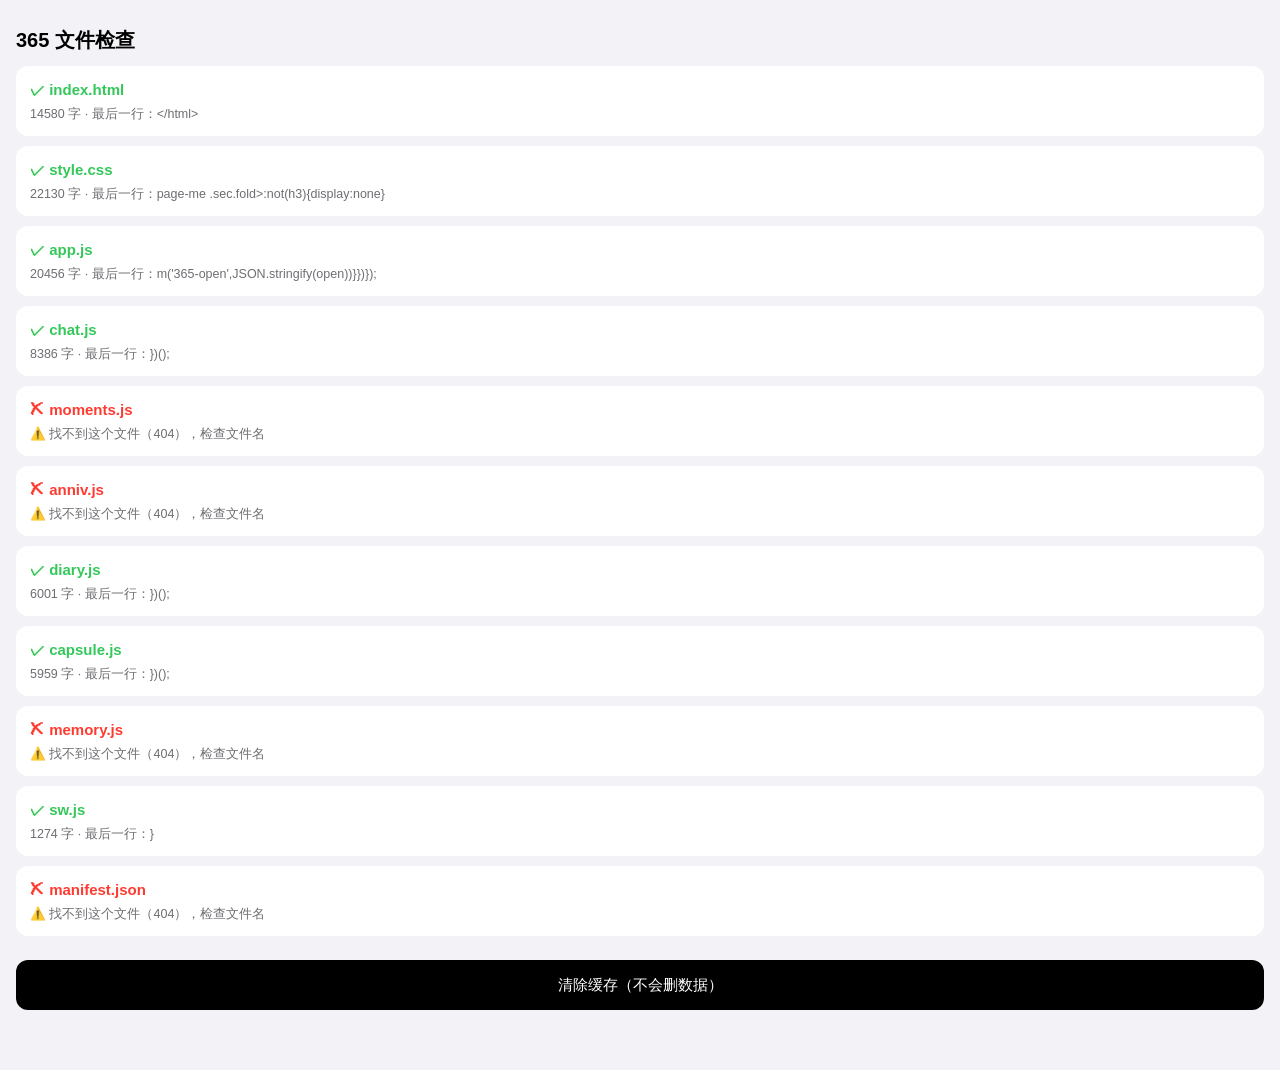
==== check.html @ f2645bee "Create check.html" ====
<!DOCTYPE html>
<html lang="zh-CN">
<head>
<meta charset="UTF-8">
<meta name="viewport" content="width=device-width,initial-scale=1">
<title>365 检查</title>
<style>
body{font:15px/1.6 -apple-system,'PingFang SC',sans-serif;padding:24px 16px 60px;background:#F2F2F7;color:#000;margin:0}
h1{font-size:20px;margin:0 0 10px}
.r{background:#fff;border-radius:12px;padding:12px 14px;margin:10px 0}
.ok{color:#34C759}.bad{color:#FF3B30}
small{color:#6e6e73;word-break:break-all;display:block;margin-top:2px}
button{font:inherit;padding:13px;border:0;border-radius:12px;background:#000;color:#fff;margin-top:14px;width:100%}
</style>
</head>
<body>
<h1>365 文件检查</h1>
<div id="out">检查中…</div>
<button id="clr">清除缓存（不会删数据）</button>
<script>
const FILES=['index.html','style.css','app.js','chat.js','moments.js','anniv.js','diary.js','capsule.js','memory.js','sw.js','manifest.json'];
const IDS=['anAdd','anModal','anSave','anList','postBtn','momText','feed','dyAdd','dyModal','tcAdd','mmAdd','mmModal','tabbar','replyBar','picker'];
const esc=s=>String(s).replace(/[&<>]/g,c=>({'&':'&amp;','<':'&lt;','>':'&gt;'}[c]));
function row(f,ok,msg){return `<div class="r"><b class="${ok?'ok':'bad'}">${ok?'✓':'✗'} ${f}</b>${msg.map(m=>`<small>${esc(m)}</small>`).join('')}</div>`}
(async()=>{
  let h='';
  for(const f of FILES){
    let ok=true;const msg=[];
    try{
      const r=await fetch(f+'?t='+Date.now(),{cache:'no-store'});
      if(!r.ok){h+=row(f,false,['⚠️ 找不到这个文件（'+r.status+'），检查文件名']);continue}
      const s=await r.text();
      msg.push(s.length+' 字 · 最后一行：'+s.trim().split('\n').pop().trim().slice(-40));
      if(f.endsWith('.js')){
        if(!s.slice(0,150).includes(f)){ok=false;msg.push('⚠️ 开头不是 '+f+' 的代码，可能粘错文件了')}
        try{new Function(s)}catch(e){ok=false;msg.push('⚠️ 代码不完整或有错：'+e.message)}
      }
      if(f==='app.js'){
        const n=(s.match(/function chatSystem/g)||[]).length;
        if(n!==1){ok=false;msg.push('⚠️ chatSystem 出现了 '+n+' 次（应该是 1 次）')}
        if(!s.includes('personaText')){ok=false;msg.push('⚠️ 记忆那一步没改')}
      }
      if(f==='index.html'){
        if(!s.trim().endsWith('</html>')){ok=false;msg.push('⚠️ 结尾不是 </html>，被截断了')}
        const miss=IDS.filter(id=>!s.includes('id="'+id+'"'));
        if(miss.length){ok=false;msg.push('⚠️ 缺少：'+miss.join('、'))}
        const sc=['app','chat','moments','anniv','diary','capsule','memory'].filter(n=>!s.includes('src="'+n+'.js"'));
        if(sc.length){ok=false;msg.push('⚠️ 没有加载：'+sc.map(n=>n+'.js').join('、'))}
      }
      if(f==='style.css'){
        const a=(s.match(/{/g)||[]).length,b=(s.match(/}/g)||[]).length;
        if(a!==b){ok=false;msg.push(`⚠️ 括号对不上（{ ${a} 个，} ${b} 个），中间可能被截断了`)}
        for(const k of ['.modal{','.mbox{','#sheet{','.an-card{','.post{','.composer{'])if(!s.includes(k)){ok=false;msg.push('⚠️ 缺少样式 '+k)}
      }
      if(f==='manifest.json'){try{JSON.parse(s)}catch(e){ok=false;msg.push('⚠️ 格式不对')}}
    }catch(e){ok=false;msg.push('读取失败：'+e.message)}
    h+=row(f,ok,msg);
  }
  out.innerHTML=h;
})();
document.getElementById('clr').onclick=async()=>{
  try{
    const regs=navigator.serviceWorker?await navigator.serviceWorker.getRegistrations():[];
    for(const r of regs)await r.unregister();
    if(window.caches)for(const k of await caches.keys())await caches.delete(k);
    alert('缓存清好了，数据没有动');
  }catch(e){alert('清除失败：'+e.message)}
};
</script>
</body>
</html>
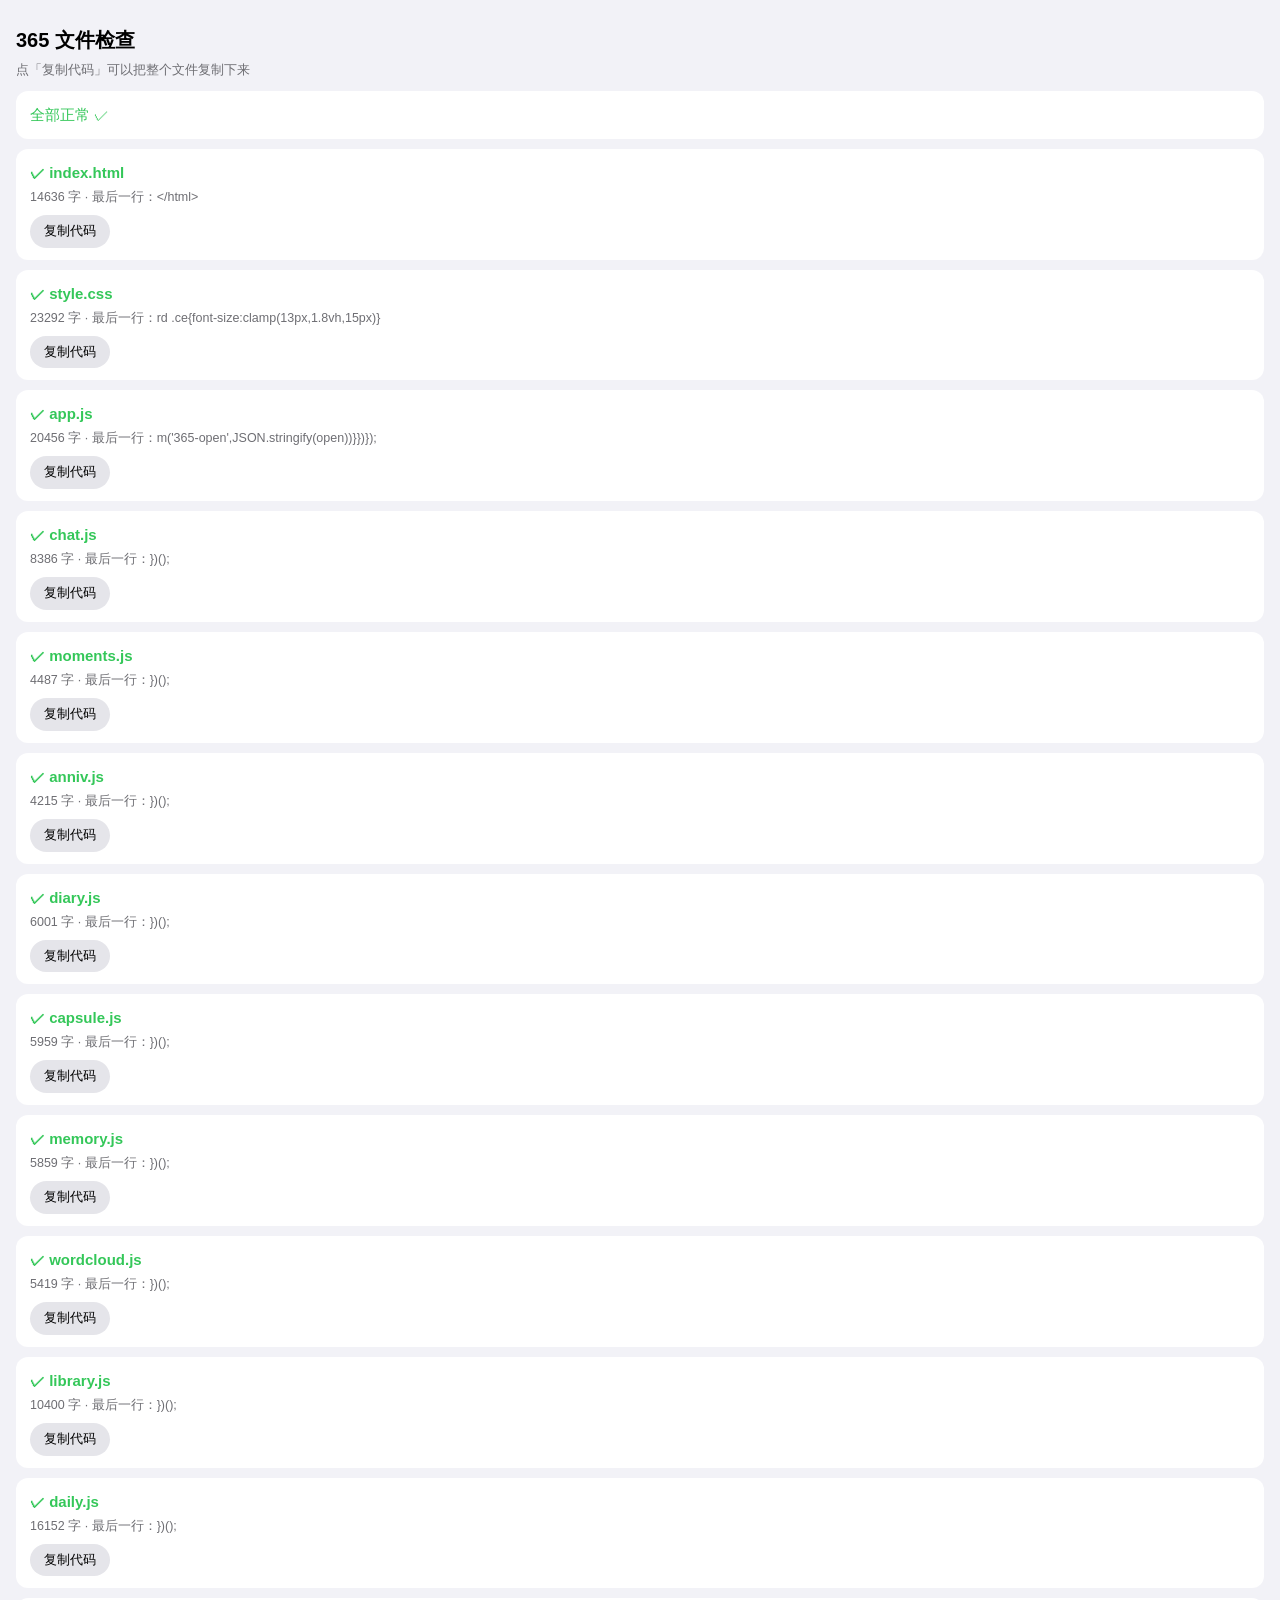
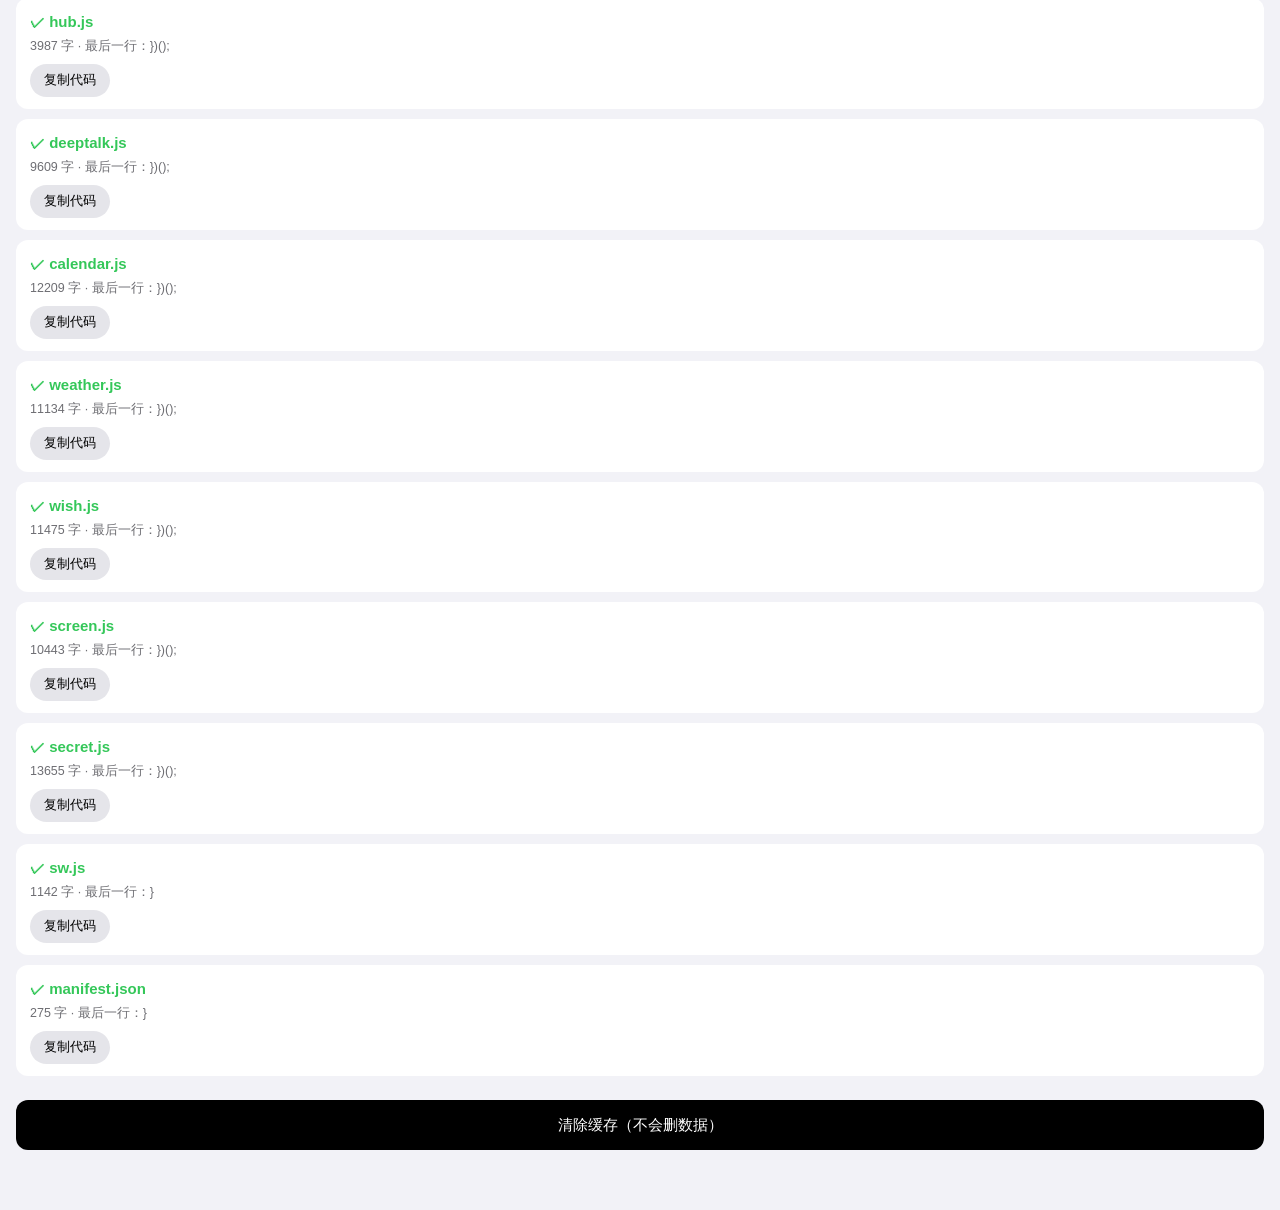
==== commit 663b5be5: "Update check.html" ====
--- a/check.html
+++ b/check.html
@@ -6,58 +6,64 @@
 <title>365 检查</title>
 <style>
 body{font:15px/1.6 -apple-system,'PingFang SC',sans-serif;padding:24px 16px 60px;background:#F2F2F7;color:#000;margin:0}
-h1{font-size:20px;margin:0 0 10px}
+h1{font-size:20px;margin:0 0 4px}
+.tip{color:#6e6e73;font-size:13px;margin:0 0 10px}
 .r{background:#fff;border-radius:12px;padding:12px 14px;margin:10px 0}
 .ok{color:#34C759}.bad{color:#FF3B30}
 small{color:#6e6e73;word-break:break-all;display:block;margin-top:2px}
-button{font:inherit;padding:13px;border:0;border-radius:12px;background:#000;color:#fff;margin-top:14px;width:100%}
+.cp{font:inherit;font-size:13px;margin-top:8px;padding:6px 14px;border:0;border-radius:99px;background:#E5E5EA;color:#000}
+#clr{font:inherit;padding:13px;border:0;border-radius:12px;background:#000;color:#fff;margin-top:14px;width:100%}
 </style>
 </head>
 <body>
 <h1>365 文件检查</h1>
+<p class="tip">点「复制代码」可以把整个文件复制下来</p>
 <div id="out">检查中…</div>
 <button id="clr">清除缓存（不会删数据）</button>
 <script>
-const FILES=['index.html','style.css','app.js','chat.js','moments.js','anniv.js','diary.js','capsule.js','memory.js','sw.js','manifest.json'];
-const IDS=['anAdd','anModal','anSave','anList','postBtn','momText','feed','dyAdd','dyModal','tcAdd','mmAdd','mmModal','tabbar','replyBar','picker'];
+const JS=['app','chat','moments','anniv','diary','capsule','memory','wordcloud','library','daily','hub','deeptalk','calendar','weather','wish','screen','secret'];
+const FILES=['index.html','style.css',...JS.map(n=>n+'.js'),'sw.js','manifest.json'];
+const IDS=['anAdd','anModal','postBtn','feed','dyAdd','tcAdd','mmAdd','tabbar','replyBar','picker','importFile','since','page-library'];
+const TEXT={};
 const esc=s=>String(s).replace(/[&<>]/g,c=>({'&':'&amp;','<':'&lt;','>':'&gt;'}[c]));
-function row(f,ok,msg){return `<div class="r"><b class="${ok?'ok':'bad'}">${ok?'✓':'✗'} ${f}</b>${msg.map(m=>`<small>${esc(m)}</small>`).join('')}</div>`}
+function row(f,ok,msg,has){return `<div class="r"><b class="${ok?'ok':'bad'}">${ok?'✓':'✗'} ${f}</b>${msg.map(m=>`<small>${esc(m)}</small>`).join('')}${has?`<button class="cp" data-f="${f}">复制代码</button>`:''}</div>`}
 (async()=>{
-  let h='';
+  let h='',bad=0;
   for(const f of FILES){
-    let ok=true;const msg=[];
+    let ok=true,has=false;const msg=[];
     try{
       const r=await fetch(f+'?t='+Date.now(),{cache:'no-store'});
-      if(!r.ok){h+=row(f,false,['⚠️ 找不到这个文件（'+r.status+'），检查文件名']);continue}
-      const s=await r.text();
+      if(!r.ok){bad++;h+=row(f,false,['⚠️ 找不到这个文件（'+r.status+'），检查文件名'],false);continue}
+      const s=await r.text();TEXT[f]=s;has=true;
       msg.push(s.length+' 字 · 最后一行：'+s.trim().split('\n').pop().trim().slice(-40));
       if(f.endsWith('.js')){
         if(!s.slice(0,150).includes(f)){ok=false;msg.push('⚠️ 开头不是 '+f+' 的代码，可能粘错文件了')}
         try{new Function(s)}catch(e){ok=false;msg.push('⚠️ 代码不完整或有错：'+e.message)}
       }
-      if(f==='app.js'){
-        const n=(s.match(/function chatSystem/g)||[]).length;
-        if(n!==1){ok=false;msg.push('⚠️ chatSystem 出现了 '+n+' 次（应该是 1 次）')}
-        if(!s.includes('personaText')){ok=false;msg.push('⚠️ 记忆那一步没改')}
-      }
       if(f==='index.html'){
         if(!s.trim().endsWith('</html>')){ok=false;msg.push('⚠️ 结尾不是 </html>，被截断了')}
         const miss=IDS.filter(id=>!s.includes('id="'+id+'"'));
         if(miss.length){ok=false;msg.push('⚠️ 缺少：'+miss.join('、'))}
-        const sc=['app','chat','moments','anniv','diary','capsule','memory'].filter(n=>!s.includes('src="'+n+'.js"'));
-        if(sc.length){ok=false;msg.push('⚠️ 没有加载：'+sc.map(n=>n+'.js').join('、'))}
+        const no=JS.filter(n=>!s.includes('src="'+n+'.js"'));
+        if(no.length){ok=false;msg.push('⚠️ 没有加载：'+no.map(n=>n+'.js').join('、'))}
+        const dup=JS.filter(n=>s.split('src="'+n+'.js"').length>2);
+        if(dup.length){ok=false;msg.push('⚠️ 加载了两遍：'+dup.map(n=>n+'.js').join('、'))}
       }
       if(f==='style.css'){
         const a=(s.match(/{/g)||[]).length,b=(s.match(/}/g)||[]).length;
-        if(a!==b){ok=false;msg.push(`⚠️ 括号对不上（{ ${a} 个，} ${b} 个），中间可能被截断了`)}
-        for(const k of ['.modal{','.mbox{','#sheet{','.an-card{','.post{','.composer{'])if(!s.includes(k)){ok=false;msg.push('⚠️ 缺少样式 '+k)}
+        if(a!==b){ok=false;msg.push(`⚠️ 括号对不上（{ ${a} 个，} ${b} 个）`)}
       }
       if(f==='manifest.json'){try{JSON.parse(s)}catch(e){ok=false;msg.push('⚠️ 格式不对')}}
     }catch(e){ok=false;msg.push('读取失败：'+e.message)}
-    h+=row(f,ok,msg);
+    if(!ok)bad++;
+    h+=row(f,ok,msg,has);
   }
-  out.innerHTML=h;
+  out.innerHTML=(bad?`<div class="r bad">有 ${bad} 个文件需要看一下</div>`:'<div class="r ok">全部正常 ✓</div>')+h;
 })();
+out.onclick=e=>{const b=e.target.closest('.cp');if(!b)return;const t=TEXT[b.dataset.f];
+  const done=()=>{b.textContent='已复制 ✓'};
+  const old=()=>{const a=document.createElement('textarea');a.value=t;document.body.appendChild(a);a.select();document.execCommand('copy');a.remove();done()};
+  navigator.clipboard?navigator.clipboard.writeText(t).then(done,old):old()};
 document.getElementById('clr').onclick=async()=>{
   try{
     const regs=navigator.serviceWorker?await navigator.serviceWorker.getRegistrations():[];
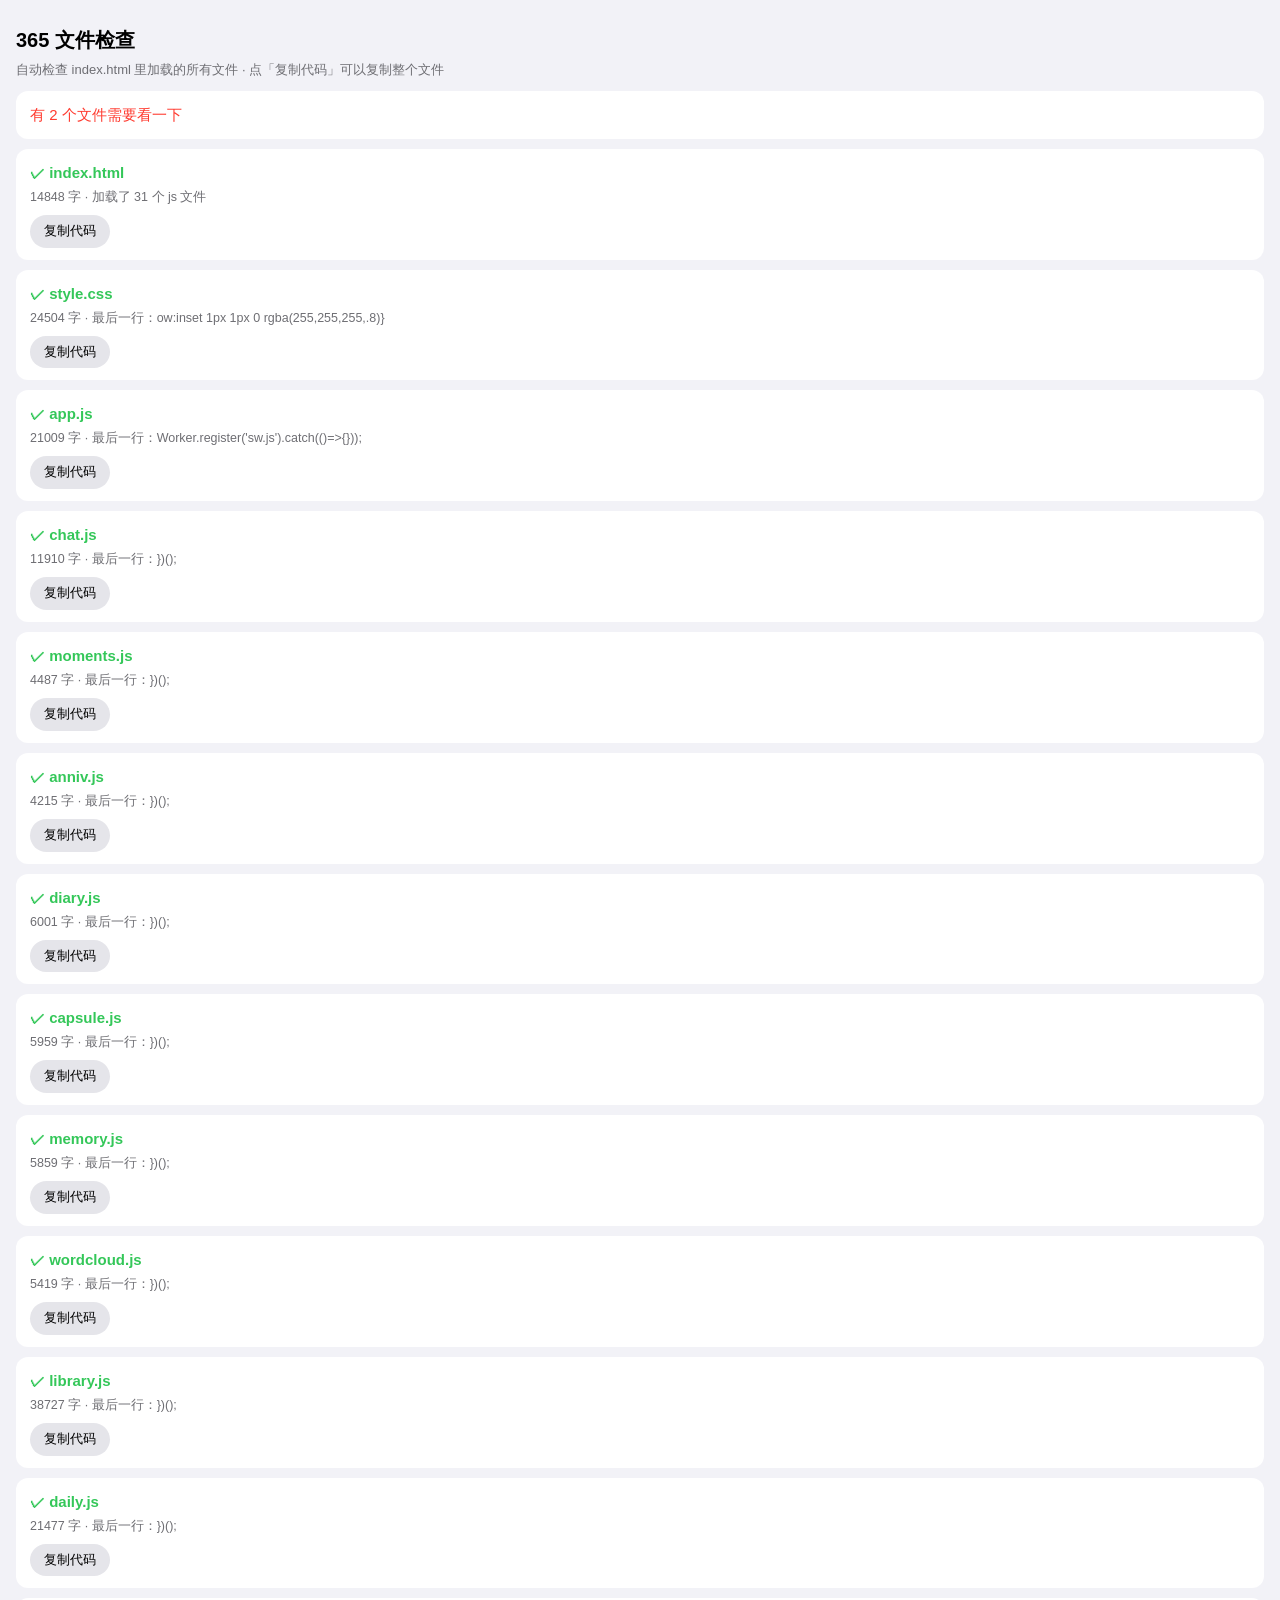
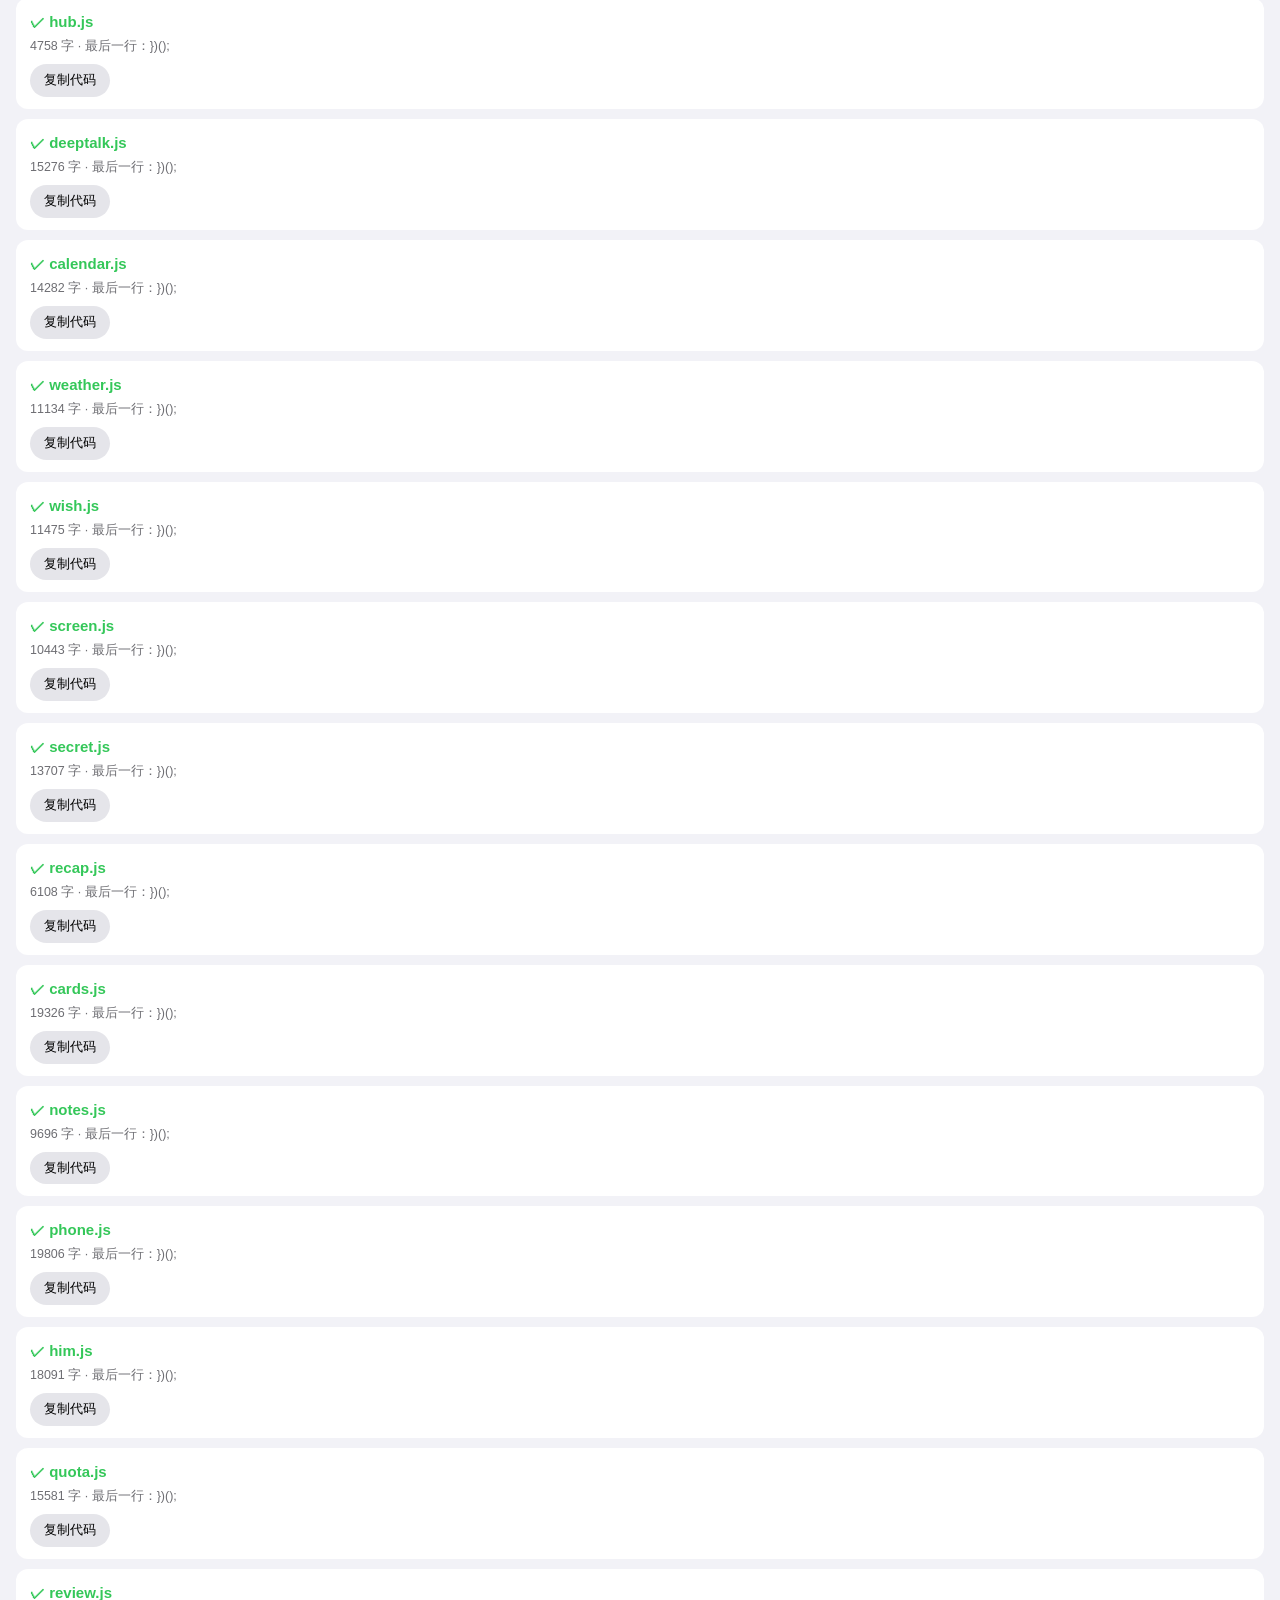
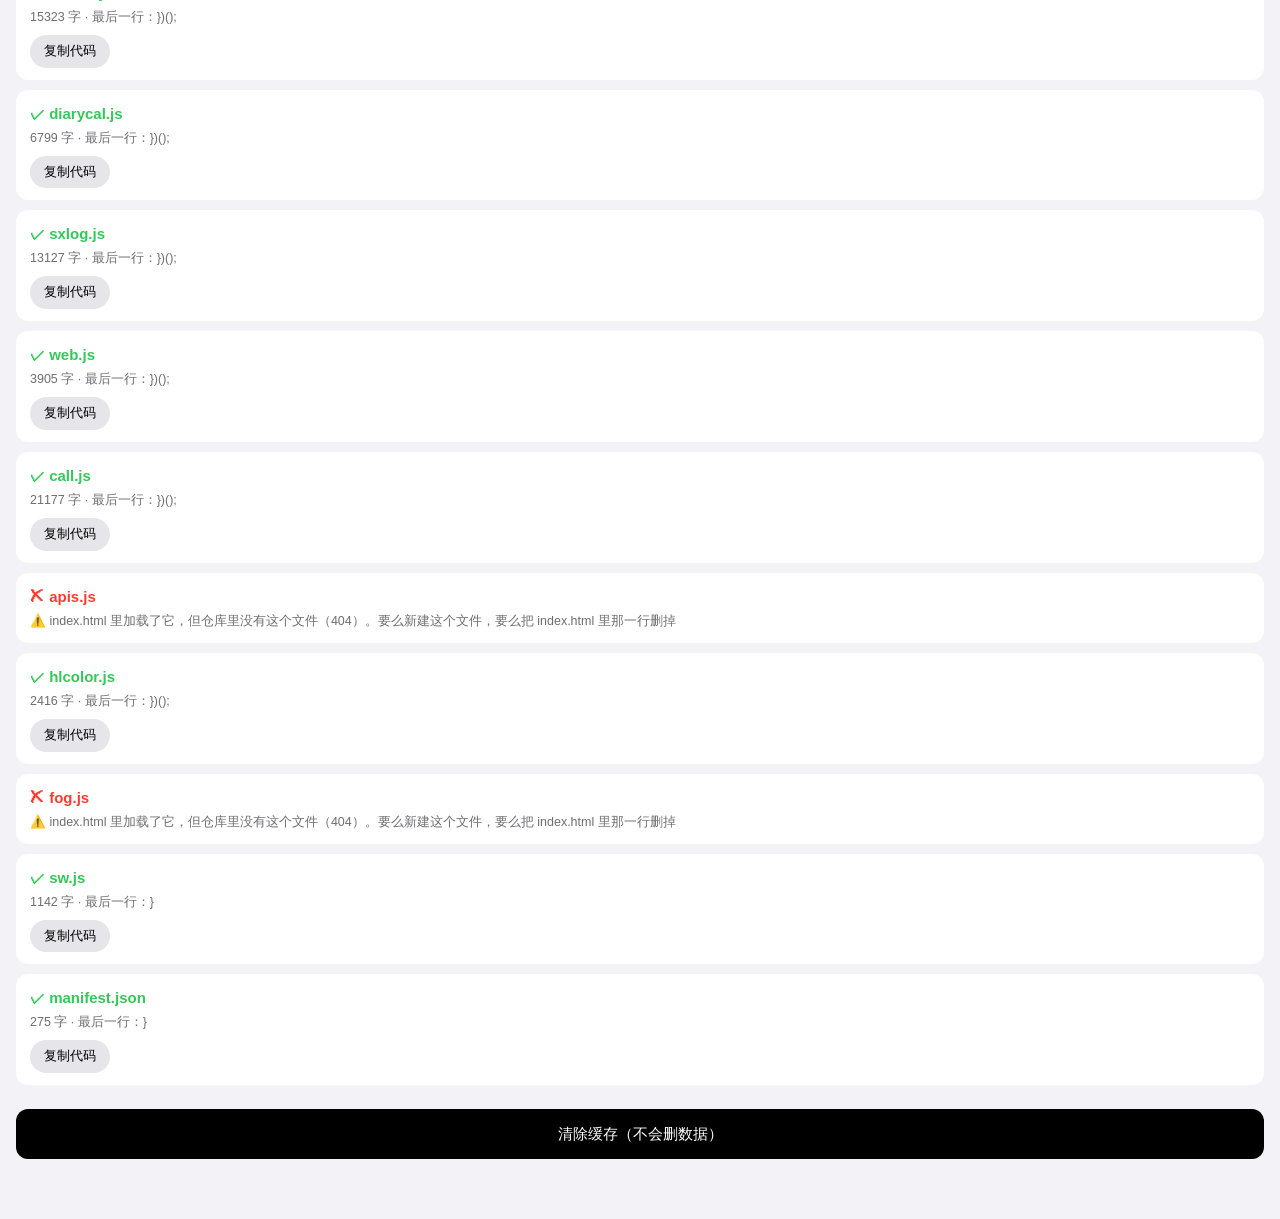
==== commit 1a08d9cc: "Update check.html" ====
--- a/check.html
+++ b/check.html
@@ -17,47 +17,43 @@
 </head>
 <body>
 <h1>365 文件检查</h1>
-<p class="tip">点「复制代码」可以把整个文件复制下来</p>
+<p class="tip">自动检查 index.html 里加载的所有文件 · 点「复制代码」可以复制整个文件</p>
 <div id="out">检查中…</div>
 <button id="clr">清除缓存（不会删数据）</button>
 <script>
-const JS=['app','chat','moments','anniv','diary','capsule','memory','wordcloud','library','daily','hub','deeptalk','calendar','weather','wish','screen','secret'];
-const FILES=['index.html','style.css',...JS.map(n=>n+'.js'),'sw.js','manifest.json'];
-const IDS=['anAdd','anModal','postBtn','feed','dyAdd','tcAdd','mmAdd','tabbar','replyBar','picker','importFile','since','page-library'];
 const TEXT={};
 const esc=s=>String(s).replace(/[&<>]/g,c=>({'&':'&amp;','<':'&lt;','>':'&gt;'}[c]));
-function row(f,ok,msg,has){return `<div class="r"><b class="${ok?'ok':'bad'}">${ok?'✓':'✗'} ${f}</b>${msg.map(m=>`<small>${esc(m)}</small>`).join('')}${has?`<button class="cp" data-f="${f}">复制代码</button>`:''}</div>`}
+const get=async f=>{const r=await fetch(f+'?t='+Date.now(),{cache:'no-store'});return {ok:r.ok,status:r.status,text:r.ok?await r.text():''}};
+function row(f,ok,msg,has){return `<div class="r"><b class="${ok?'ok':'bad'}">${ok?'✓':'✗'} ${esc(f)}</b>${msg.map(m=>`<small>${esc(m)}</small>`).join('')}${has?`<button class="cp" data-f="${esc(f)}">复制代码</button>`:''}</div>`}
 (async()=>{
-  let h='',bad=0;
-  for(const f of FILES){
-    let ok=true,has=false;const msg=[];
+  let h='',bad=0,idx='';
+  const I=await get('index.html').catch(()=>({ok:false,status:0,text:''}));idx=I.text;
+  const JS=[...idx.matchAll(/<script\s+src="([^"]+)"/g)].map(m=>m[1]);
+  const uniq=[...new Set(JS)];
+  {const msg=[],ok0=I.ok;let ok=ok0;
+    if(!ok0)msg.push('⚠️ 读不到 index.html');
+    else{TEXT['index.html']=idx;
+      msg.push(idx.length+' 字 · 加载了 '+uniq.length+' 个 js 文件');
+      if(!idx.trim().endsWith('</html>')){ok=false;msg.push('⚠️ 结尾不是 </html>，被截断了')}
+      const dup=uniq.filter(n=>JS.filter(x=>x===n).length>1);
+      if(dup.length){ok=false;msg.push('⚠️ 加载了两遍：'+dup.join('、'))}
+      if(uniq[0]!=='app.js'){ok=false;msg.push('⚠️ 第一个加载的必须是 app.js')}}
+    if(!ok)bad++;h+=row('index.html',ok,msg,ok0)}
+  for(const f of ['style.css',...uniq,'sw.js','manifest.json']){
+    let ok=true;const msg=[];
     try{
-      const r=await fetch(f+'?t='+Date.now(),{cache:'no-store'});
-      if(!r.ok){bad++;h+=row(f,false,['⚠️ 找不到这个文件（'+r.status+'），检查文件名'],false);continue}
-      const s=await r.text();TEXT[f]=s;has=true;
+      const r=await get(f);
+      if(!r.ok){bad++;h+=row(f,false,[uniq.includes(f)?'⚠️ index.html 里加载了它，但仓库里没有这个文件（'+r.status+'）。要么新建这个文件，要么把 index.html 里那一行删掉':'⚠️ 找不到这个文件（'+r.status+'）'],false);continue}
+      const s=r.text;TEXT[f]=s;
       msg.push(s.length+' 字 · 最后一行：'+s.trim().split('\n').pop().trim().slice(-40));
       if(f.endsWith('.js')){
-        if(!s.slice(0,150).includes(f)){ok=false;msg.push('⚠️ 开头不是 '+f+' 的代码，可能粘错文件了')}
-        try{new Function(s)}catch(e){ok=false;msg.push('⚠️ 代码不完整或有错：'+e.message)}
-      }
-      if(f==='index.html'){
-        if(!s.trim().endsWith('</html>')){ok=false;msg.push('⚠️ 结尾不是 </html>，被截断了')}
-        const miss=IDS.filter(id=>!s.includes('id="'+id+'"'));
-        if(miss.length){ok=false;msg.push('⚠️ 缺少：'+miss.join('、'))}
-        const no=JS.filter(n=>!s.includes('src="'+n+'.js"'));
-        if(no.length){ok=false;msg.push('⚠️ 没有加载：'+no.map(n=>n+'.js').join('、'))}
-        const dup=JS.filter(n=>s.split('src="'+n+'.js"').length>2);
-        if(dup.length){ok=false;msg.push('⚠️ 加载了两遍：'+dup.map(n=>n+'.js').join('、'))}
-      }
-      if(f==='style.css'){
-        const a=(s.match(/{/g)||[]).length,b=(s.match(/}/g)||[]).length;
-        if(a!==b){ok=false;msg.push(`⚠️ 括号对不上（{ ${a} 个，} ${b} 个）`)}
-      }
+        if(f!=='app.js'&&f!=='sw.js'&&!s.slice(0,200).includes(f)){ok=false;msg.push('⚠️ 开头不是 '+f+' 的代码，可能粘错文件了')}
+        try{new Function(s)}catch(e){ok=false;msg.push('⚠️ 代码不完整或有错：'+e.message)}}
+      if(f==='style.css'){const a=(s.match(/{/g)||[]).length,b=(s.match(/}/g)||[]).length;
+        if(a!==b){ok=false;msg.push(`⚠️ 括号对不上（{ ${a} 个，} ${b} 个）`)}}
       if(f==='manifest.json'){try{JSON.parse(s)}catch(e){ok=false;msg.push('⚠️ 格式不对')}}
     }catch(e){ok=false;msg.push('读取失败：'+e.message)}
-    if(!ok)bad++;
-    h+=row(f,ok,msg,has);
-  }
+    if(!ok)bad++;h+=row(f,ok,msg,!!TEXT[f])}
   out.innerHTML=(bad?`<div class="r bad">有 ${bad} 个文件需要看一下</div>`:'<div class="r ok">全部正常 ✓</div>')+h;
 })();
 out.onclick=e=>{const b=e.target.closest('.cp');if(!b)return;const t=TEXT[b.dataset.f];
